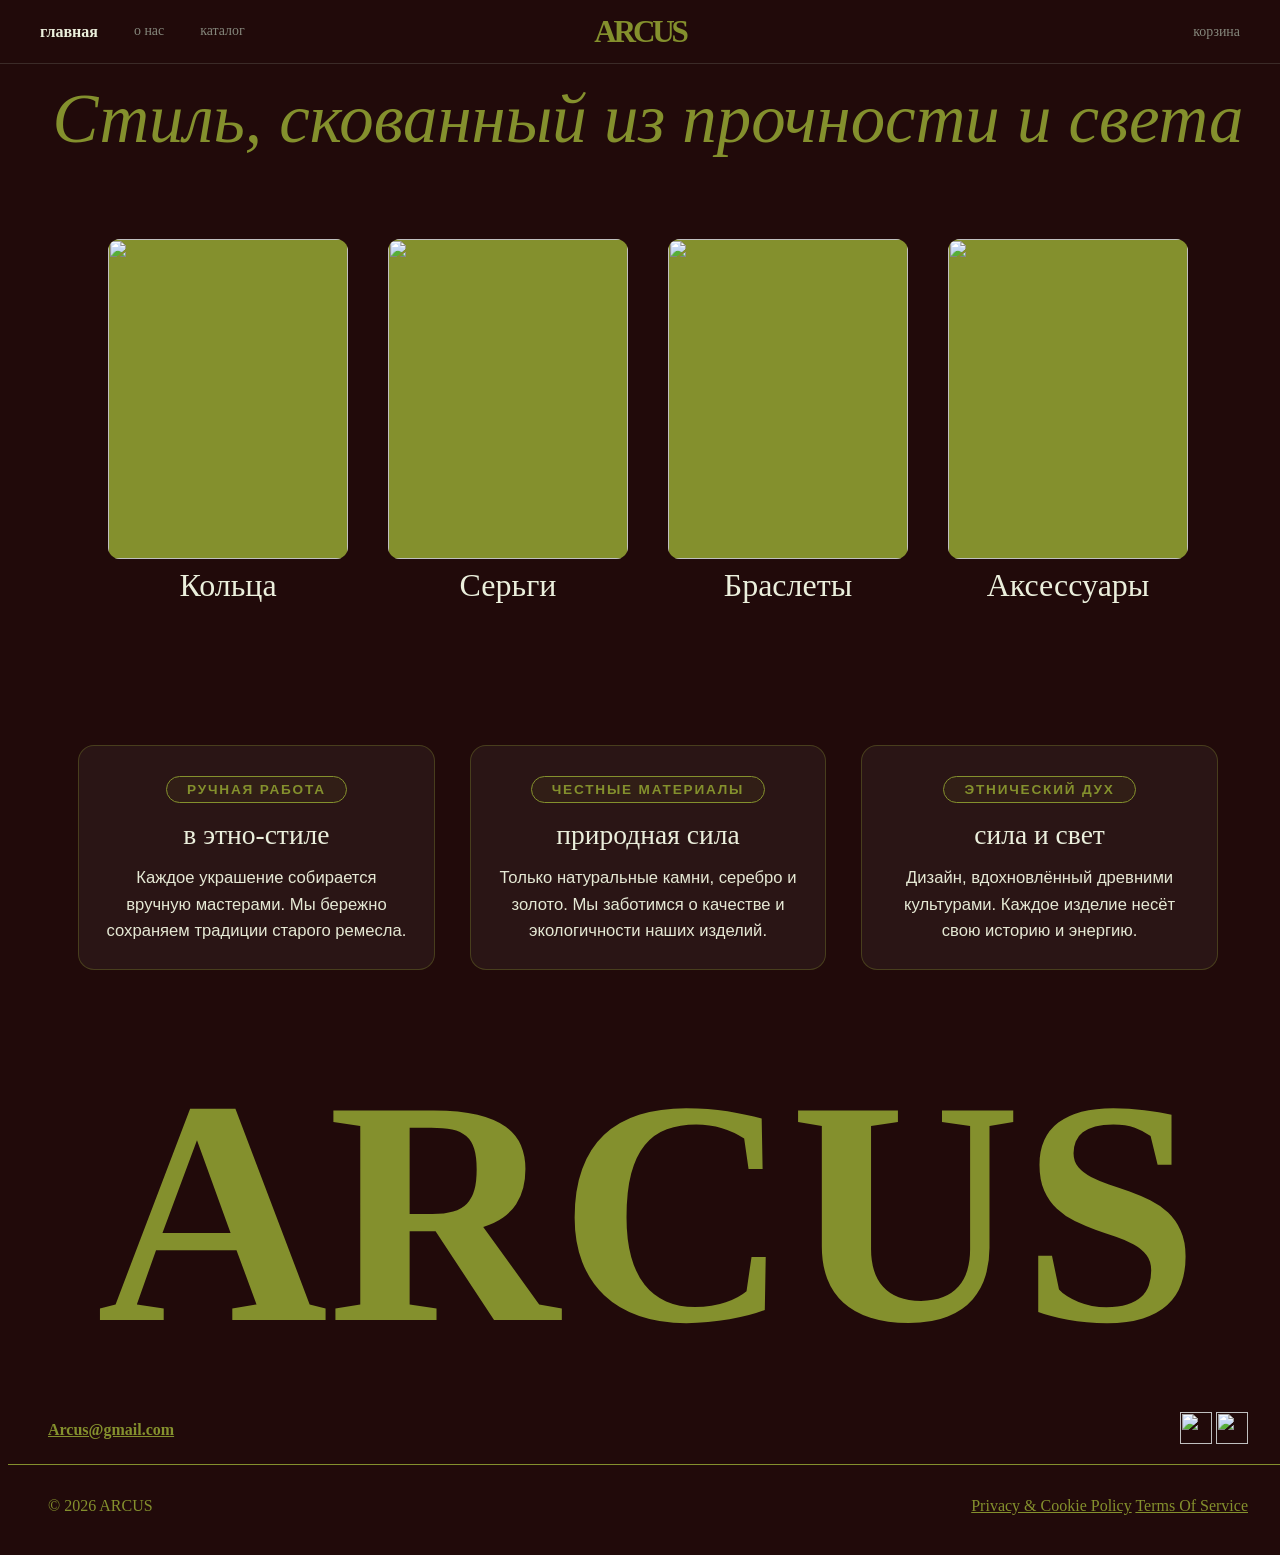
==== index.html @ 4aa3ec5a "Add files via upload" ====
<!DOCTYPE html>
<html lang="en">
<head>
    <meta charset="UTF-8">
    <meta name="viewport" content="width=device-width, initial-scale=1.0">
    <title>ARCUS</title>
    <link rel="stylesheet" href="style.css">
    <link rel="icon" type="image/x-icon" href="svg/ARCUS_1.ico">
</head>
<body>



    <header class="header">
       <div class="header-grid">

      <nav class="nav-left">
       <a href="index.html" class="nav-link active">главная</a>
        <a href="about.html" class="nav-link">о нас</a>
        <a href="catalog.html" class="nav-link">каталог</a>
      </nav>

   
         <div class="logo">ARCUS</div>

    <nav class="nav-right">
    <a href="#" class="nav-link cart-link" id="desktop-cart-link">
        <span class="cart-text">корзина</span>
        <span class="cart-icon"><img src="svg/shopping-bag-svgrepo-com.svg" width="20"></span>
    </a>
</nav>


      <button class="burger-btn" id="burger-btn" aria-label="Открыть меню">
        <span></span>
        <span></span>
        <span></span>
      </button>

     <div class="mobile-menu" id="mobile-menu">
    <nav class="mobile-nav">
    <a href="index.html" class="nav-link active">главная</a>
    <a href="about.html" class="nav-link">о нас</a>
    <a href="catalog.html" class="nav-link">каталог</a>
</nav>
    </div>


    </div>
    </header>























    <main>

<h1 class="title">Стиль, скованный из прочности и света</h1>

<div class="container">
<a href="catalog.html#rings"><div class="banner"><img src="img/card/531f5832c9d646f9b454864b604482fe.jpg" alt=""></div>Кольца</a>
<a href="catalog.html#earrings"><div class="banner"><img src="img/card/ears.jpg" alt=""></div>Серьги</a>
<a href="catalog.html#bracelets"><div class="banner"><img src="img/card/72728e2bb8b9edaf4bd5b6604292da68.jpg" alt=""></div>Браслеты</a>
<a href="catalog.html#acessroies"><div class="banner"><img src="img/card/87ae4a6e72e63f8ed08a4195adc224ff.jpg" alt=""></div>Аксессуары</a>
</div>


<!-- Три блока преимуществ -->
<section class="values-section">
    <div class="values-container">
        
        <!-- Блок 1 -->
        <div class="value-card">
            <div class="value-badge">Ручная работа</div>
            <h3 class="value-title">в этно-стиле</h3>
            <p class="value-text">
                Каждое украшение собирается вручную мастерами. 
                Мы бережно сохраняем традиции старого ремесла.
            </p>
        </div>

        <!-- Блок 2 -->
        <div class="value-card">
            <div class="value-badge">Честные материалы</div>
            <h3 class="value-title">природная сила</h3>
            <p class="value-text">
                Только натуральные камни, серебро и золото. 
                Мы заботимся о качестве и экологичности наших изделий.
            </p>
        </div>

   
        <div class="value-card">
            <div class="value-badge">Этнический дух</div>
            <h3 class="value-title">сила и свет</h3>
            <p class="value-text">
                Дизайн, вдохновлённый древними культурами. 
                Каждое изделие несёт свою историю и энергию.
            </p>
        </div>

    </div>
</section>
</main>




























   <footer>

  <div class="footer-container">
    <div class="footer-logo">ARCUS</div>
    <div class="footer-middle">
      <a href="mailto:Arcus@gmail.com">Arcus@gmail.com</a>

     <div class="social">
        <a href="#"><img src="svg/telegram-svgrepo-com.svg"> </a>
        <a href="#"><img src="svg/instagram-logo-facebook-2-svgrepo-com.svg"></a>
      </div>
    </div>
</div>

<div class ="border"></div>

<div class="footer-container">
    <div class="footer-bottom">
      <p>© 2026 ARCUS</p>
      <div class="terms">
        <a href="#">Privacy & Cookie Policy</a>
        <a href="#">Terms Of Service</a>
      </div>
    </div>
  </div>
</footer>














<div id="overlay"></div>
<button id="close-modal" class="modal-close-btn" aria-label="Закрыть корзину">
    <svg xmlns="http://www.w3.org/2000/svg" width="28" height="28" viewBox="0 0 24 24" fill="none" stroke="currentColor" stroke-width="2.5" stroke-linecap="round" stroke-linejoin="round">
        <line x1="18" y1="6" x2="6" y2="18"></line>
        <line x1="6" y1="6" x2="18" y2="18"></line>
    </svg>
</button>
<!-- Модальное окно корзины -->
<div id="cart-modal" class="modal">
   
   
  <div class="modal-content">
    <div class="modal-header">  
        <div class="modal-drag-handle"></div>
         <h2 class="form-logo">ARCUS</h2>
    
    </div>
    
    <div class="modal-body" id="modal-body">
     
      <div class="checkout-form">

  <div class="order-header">
    <h3>Ваш заказ:</h3>
    
    <div class="order-item">
      <div class="item-image">
        <img src="img/card/ring1.jpg" alt="Кольцо">
      </div>
      <div class="item-info">
        <div class="item-name">Кольцо золотое<br><span class="item-desc">Размер 18.5</span></div>
        <div class="item-quantity">1 × 22 900 ₽</div>
      </div>
    </div>

    <div class="order-total">
      Сумма: <strong>22 900 ₽</strong>
    </div>
  </div>

  <div class="delivery-section">
    <h3>Доставка</h3>

    <div class="form-grid">

      <!-- Город -->
      <div class="form-group full-width">
        <label for="city">Город</label>
        <div class="input-with-icon">
          <input type="text" id="city" placeholder="Введите город" required>
          <span class="search-icon">
            <svg xmlns="http://www.w3.org/2000/svg" width="20" height="20" viewBox="0 0 24 24" fill="none" stroke="currentColor" stroke-width="2" stroke-linecap="round" stroke-linejoin="round">
              <circle cx="11" cy="11" r="8"></circle>
              <line x1="21" y1="21" x2="16.65" y2="16.65"></line>
            </svg>
          </span>
        </div>
      </div>

      <!-- Способы доставки -->
      <div class="form-group full-width delivery-options">
    <label>Способ доставки</label>
    <div class="radio-group">
        <label class="radio-label">
            <input type="radio" name="delivery" value="cdek">
            <span>Курьерская доставка СДЭК от 6 дней, от 690 ₽</span>
        </label>
        <label class="radio-label">
            <input type="radio" name="delivery" value="pickup">
            <span>Самовывоз из мастерской от 0 дней</span>
        </label>
    </div>
</div>

      <!-- Адрес -->
      <div class="form-group full-width">
        <label for="street">Улица</label>
        <div class="input-with-icon">
          <input type="text" id="street" placeholder="Улица" required>
          <span class="search-icon">
            <svg xmlns="http://www.w3.org/2000/svg" width="20" height="20" viewBox="0 0 24 24" fill="none" stroke="currentColor" stroke-width="2" stroke-linecap="round" stroke-linejoin="round">
              <circle cx="11" cy="11" r="8"></circle>
              <line x1="21" y1="21" x2="16.65" y2="16.65"></line>
            </svg>
          </span>
        </div>
      </div>


    <div class="form-group full-width">
        <label for="house">Дом</label>
        <input type="text" id="house" placeholder="Дом" required>
    </div>

    <div class="form-group full-width">
        <label for="apartment">Квартира/офис</label>
        <input type="text" id="apartment" placeholder="Кв./офис">
    </div>


      <!-- Данные получателя -->
      <div class="form-group full-width">
        <label for="full-name">Введите ФИО</label>
        <input type="text" id="full-name" placeholder="Фамилия Имя Отчество" required>
      </div>

      <div class="form-group full-width">
        <label for="email">E-mail</label>
        <input type="email" id="email" placeholder="your@email.com" required>
      </div>

      <div class="form-group full-width">
        <label for="phone">Контактный телефон</label>
        <input type="tel" id="phone" placeholder="+7 (___) ___-__-__" required>
      </div>

      <!-- Согласие -->
      <div class="form-group full-width consent">
        <label class="checkbox-label">
          <input type="checkbox" required>
          <span>Я принимаю и согласен с условиями и политикой конфиденциальности</span>
        </label>
      </div>

      <!-- Промокод -->
      <div class="form-group full-width">
        <label for="promo">Промокод</label>
        <input type="text" id="promo" placeholder="Введите промокод">
      </div>

    </div>
  </div>

  <div class="form-footer">
    <div class="final-total">
      Итоговая сумма: <strong>22 900 ₽</strong>
    </div>
    <button type="submit" class="submit-button">
      Оформить заказ
    </button>
  </div>

</div>
    </div>
  </div>
</div>











<script>
// Элементы
const cartLink = document.querySelector('.nav-right .nav-link');
const modal = document.getElementById('cart-modal');
const overlay = document.getElementById('overlay');
const closeBtn = document.getElementById('close-modal');   // теперь это внешняя кнопка

let scrollY = 0;

// Открытие модального окна
function openCartModal() {
  scrollY = window.scrollY;

  document.body.style.position = 'fixed';
  document.body.style.top = `-${scrollY}px`;
  document.body.style.width = '100%';

  modal.classList.add('show');
  overlay.classList.add('show');
  closeBtn.classList.add('show');        // показываем внешнюю кнопку
}

// Закрытие модального окна
function closeCartModal() {
  modal.classList.remove('show');
  overlay.classList.remove('show');
  closeBtn.classList.remove('show');

  document.body.style.position = '';
  document.body.style.top = '';
  document.body.style.width = '';

  window.scrollTo(0, scrollY);
}

// События
cartLink.addEventListener('click', function(e) {
  e.preventDefault();
  openCartModal();
});

closeBtn.addEventListener('click', closeCartModal);
overlay.addEventListener('click', closeCartModal);

// Закрытие по Esc
document.addEventListener('keydown', function(e) {
  if (e.key === "Escape" && modal.classList.contains('show')) {
    closeCartModal();
  }
});

// Burger menu
const burgerBtn = document.getElementById('burger-btn');
const mobileMenu = document.getElementById('mobile-menu');

burgerBtn.addEventListener('click', function() {
  burgerBtn.classList.toggle('open');
  mobileMenu.classList.toggle('open');
  document.body.style.overflow = mobileMenu.classList.contains('open') ? 'hidden' : '';
});

mobileMenu.querySelectorAll('a:not([data-cart])').forEach(function(link) {
  link.addEventListener('click', function() {
    burgerBtn.classList.remove('open');
    mobileMenu.classList.remove('open');
    document.body.style.overflow = '';
  });
});

const mobileCartLink = document.querySelector('#mobile-menu [data-cart]');
if (mobileCartLink) {
  mobileCartLink.addEventListener('click', function(e) {
    e.preventDefault();
    burgerBtn.classList.remove('open');
    mobileMenu.classList.remove('open');
    document.body.style.overflow = '';
    openCartModal();
  });
}
</script>
</body>


<script>
</script>

</html>
---- style.css ----
/* шрифты*/


@font-face {
  font-family: "Playfair Display";
  src: url("Fonts/PlayfairDisplay-Regular.ttf") format("truetype");
  font-weight: 400;
  font-style: normal;
  font-display: swap;
}

@font-face {
  font-family: "Playfair Display";
  src: url("Fonts/PlayfairDisplay-Italic.ttf") format("truetype");
  font-weight: 400;
  font-style: italic;
  font-display: swap;
}

@font-face {
  font-family: "Playfair Display";
  src: url("Fonts/PlayfairDisplay-Bold.ttf") format("truetype");
  font-weight: 700;
  font-style: normal;
  font-display: swap;
}

@font-face {
  font-family: "Playfair Display";
  src: url("/Fonts/PlayfairDisplay-BoldItalic.ttf") format("truetype");
  font-weight: 700;
  font-style: italic;
  font-display: swap;
}
@font-face {
  font-family: "Playfair Display";
  src: url("Fonts/PlayfairDisplay-SemiBold.ttf") format("truetype");
  font-weight: 600;
  font-style: normal;
  font-display: swap;
}

/* rubik*/
@font-face {
    font-family:"Rubik" ;
    src: url(Fonts/Rubik-Regular.ttf)format("truetype");
    font-weight: 400;
  font-style: normal;
  font-display: swap;
}

@font-face {
    font-family: "Rubik";
    src: url(Fonts/Rubik-SemiBold.ttf);
    font-weight: 600;
  font-style: normal;
}

@font-face {
    font-family: "Rubik";
    src: url(Fonts/Rubik-Bold.ttf) format("truetype");
    font-weight: 700;
    font-style: normal;
}




/* /////////////////////////////////////// */

html, body {
  background-color: #210A0A;
  min-height: 100vh;
  width: 100%;
  overflow-x: hidden;          
}

main {
  margin-top: 4.5rem; 
 
}
html {
    scroll-behavior: smooth;
}

/* /////////////////////////////////////// */


/*header */

header {
  position: fixed;
  top: 0;
  left: 0;
  width: 100%;
  z-index: 1000;
  background-color: #210A0A;
  padding: 0.85rem 0;
  border-bottom: 1px solid #85877c44;
}




.header-grid {
  max-width: 1400px;
  margin: 0 auto;
  padding: 0 2.5rem;
  display: grid;
  grid-template-columns: 1fr auto 1fr;    
  align-items: center;
  gap: 2rem;
  width: 100%;
  box-sizing: border-box;
}


.nav-left {
  display: flex;
  gap: 2.25rem;
  justify-content: flex-start;
  min-width: 0;
}

.logo {
  font-size: 1.95rem;
  font-family: "Playfair Display";
  font-weight: 700;
  letter-spacing: -0.2rem;
  color: #84902D;
  justify-self: center;          
  white-space: nowrap;
}


.nav-right {
  display: flex;
  justify-content: flex-end;
  min-width: 0;
}

.nav-link {
  font-family: "Rubik";
  font-weight: 400;
  font-size: 0.87em;
  color: #85877C;
  text-decoration: none;
  white-space: nowrap;
  transition: all 0.3s;
}

.nav-link:hover,
.active {
  color: #EBEFDC;
 
}
.nav-link:hover { transform: scale(1.07);}
.active {
  font-weight: 700;
  font-size: 1rem;

}



.cart-icon {
    display: none;
}


/*header-end */

/* /////////////////////////////////////// */




/*footer*/


.footer-container {
 
  display: flex;
  flex-direction: column;
  align-items: space-between;
  gap: 1rem;  
    padding: 1rem 2.5rem;
    
}


.footer-logo {
  font-family: "Playfair Display", serif;
  font-size: 20rem;       
  font-weight: 700;
  color:#84902D;
  text-align: center;
  width:100%;
 
}


.footer-middle {
  display: flex;
  justify-content: space-between;
  align-items: center;
  width: 100%;
}

.footer-middle a {font-family:"Playfair Display";
font-weight: 700;
color: #84902D;}
.social a{ text-decoration: none;}
.social a img{width: 2rem; height: 2rem; fill: #84902D;}


.border {border-top: 0.1rem solid #84902D; width: 100%;}


.footer-bottom {
display: flex;
justify-content: space-between;
align-items: center;
width: 100%;
font-family: "Rubik";
font-weight: 400;
font-style: normal;
font-size: 1rem;
color: #84902D;

}

.terms a {
  
  color: #84902D;
}

/*footer-end*/

/* /////////////////////////////////////// */




/*index.html*/
.title{
  font-family: "Playfair Display";
  font-weight: 400;
  font-style: italic;
  font-size: 4.3rem;
  color: #84902D;
  text-align: center;
  margin-top: 1rem;
  margin-bottom: 3rem;
}
.container {
  display: flex;
  justify-content: center; 
  padding: 2rem 2.5rem 6rem;
  gap: 2.5rem;
  flex-wrap: wrap;

}
  
.banner{
border-radius: 12px;
width: 15rem;
height: 20rem; 
background-color: #84902D; 
margin-bottom: 0.5rem;
 transition: all 0.3s;

}

.banner img { width: 100%;
  height: 100%;
  object-fit: cover;             
  object-position: center center; 
border-radius: 12px;}



.banner:hover{
  transform: translateY(-3px);
  filter: brightness(130%); 
}



.container a{
  text-decoration: none;
  color: #EBEFDC;
  font-family: "Playfair Display";
  font-weight: 400;
  font-style: normal;
  font-size: 2rem;
  text-align: center;
   transition: all 0.4s;
}
.container a:hover{
  color: #85877C;
}

/*index.html -end*/



















/* /////////////////////////////////////// */


/* каталог */


.mini-menu {
  font-family: "Rubik";
  font-weight: 400;
  color: #EBEFDC;
  text-align: center;
  margin-bottom: 1.5rem;

}
.mini-menu a {
  color: #EBEFDC;
  text-decoration: none;
  margin: 0 0.5rem;
  transition: color 0.3s;
}

.mini-menu a:hover {
  color: #84902D;
  font-weight: 600;
}

#rings, #earrings, #bracelets, #acessroies {
  padding: 1%;
  height: auto;
  font-family: "Rubik";
    font-weight: 600;
   
    color: #EBEFDC;
    text-align: center;
}

.title2{
  font-family: "Playfair Display";
  font-weight: 400;

  font-size: 3.3rem;
  color: #84902D;
text-align: center;
 padding-top: 1rem;
  margin-bottom: 1rem;
}

.card-container {
  display: flex;
  justify-content: space-evenly; 
  padding: 2rem 2.5rem 6rem;
  gap: 2.5rem;
  flex-wrap: wrap;
  text-decoration: none;

}

.card-container a {

text-decoration: none;
}





.card {
  width: 100%;
  max-width: 350px;                  
  height: auto;                      
  display: flex;
  flex-direction: column;
  align-items: center;
  font-family: "Playfair Display";
  font-size: 1.4rem;
  color: #EBEFDC;
  transition: all 0.4s ease;
  position: relative;
  flex-shrink: 0;                   
}

.card-img {
  width: 100%;
  aspect-ratio: 1 / 1.1;
  margin-bottom: 1.1rem;
  overflow: hidden;
  box-shadow: 0 8px 25px rgba(0, 0, 0, 0.35);
}

.card-img img {
  width: 100%;
  height: 100%;
  object-fit: cover;
  object-position: center;
  transition: transform 0.55s ease;
}

.card:hover .card-img img {
  transform: scale(1.07);
}

.card p {
  font-weight: 600;
}



#rings,
#earrings,
#bracelets,
#acessroies {
    scroll-margin-top: 80px;     
    scroll-padding-top: 80px;    
}




/* ///////////////about//////////////////////// */

.about-title h1{
font-family: "Playfair Display";
font-style: normal;
font-weight: 400;
font-size: 5.5rem;
text-align: center;
color: #84902D;
margin-top: -4rem;
}
.about-title h2{
font-family: "Playfair Display";
font-style: italic;
font-weight: 400;
font-size: 2.4rem;
text-align: center;
color: #84902D;

}

.about-title {padding-top: 2.4rem;
margin: 1rem;}

.about-text{
font-family: "Playfair Display";
font-weight: 600;
font-style: normal;
font-size: 1.5rem;

color: #EBEFDC;
text-align: center;
}
.about-text-2{
font-family: "Playfair Display";
font-weight: 400;
font-style: normal;
font-size: 3rem;

color: #EBEFDC;
text-align: center;
}

.narrow {
  text-align: center;
color: #EBEFDC;
    max-width: 65%;                          
    display: flex;
    align-items: center;
    justify-content: center;
}
.text-small-container {
 
    width: 100%;
  
    display: flex;
    justify-content: center;
    align-items: center;
    margin-top: 2rem;
    margin-bottom: 2rem;
}

.text-small {
  text-align: justify;
color: #85877C;

    max-width: 65%;                          
    display: flex;
    align-items: center;
    justify-content: center;
    
    
}

.text-small p {
  text-align: justify;
 font-family: "Rubik";
font-weight: 400;
}

.about {
  width: 100%;
        
}

.about img {
  width: 100%;                 
  height: auto;                
  margin-bottom: 1rem;            
  object-fit: contain;           
 
}

.img-about-container {
    display: flex;
    justify-content: center;
    gap: 2.5rem;                    
    padding: 2rem 2.5rem;           
    max-width: 1200px;
    margin: 0 auto;
    flex-wrap: nowrap;     
    margin-top: 2rem;   
    margin-bottom: 2rem;      
}

.about-img {
    flex: 1;                      
    max-width: 460px;             
                   
    overflow: hidden;
    aspect-ratio: 1 / 1.5;         
}

.about-img img {
    width: 100%;
    height: 100%;
    object-fit: cover;             
    object-position: center;
   
}



/* Для изображений в about (вариант F) */
.about-img img {
    transition: transform 1.1s cubic-bezier(0.25, 0.1, 0.25, 1);
    will-change: transform;
}

.about-img:hover img {
    transform: scale(1.07);
}












/* /////////////////////////////////////// */



/*карточка  */

.product-page {
    padding: 4rem 0 4rem;
    background-color: #210A0A;
}

.product-wrapper {
    padding: 0 2.5rem;
}

.breadcrumb {
 
    display: flex;
    align-items: center;
    flex-wrap: nowrap;
    gap: 0.35rem;

  
    font-family: "Rubik";
    font-weight: 400;
    font-size: 0.95rem;
    color: #85877C;
    margin-bottom: 2.2rem;
}

.breadcrumb a {
    color: #85877C;
    text-decoration: none;
}

.breadcrumb a:hover {
    color: #EBEFDC;
}


.product-content {
    display: grid;
    grid-template-columns: 1fr 1fr;
    gap: 5rem;
    align-items: start;
}


.product-image {
    max-width: 420px;
    margin-top: 1rem;
}

.product-image img {
    width: 100%;
    aspect-ratio: 1 / 1.2;           
    object-fit: cover;
    object-position: center center;
    
}


.product-info {
    padding-top: 0.5rem;
}

.product-title {
    font-family: "Playfair Display";
    font-size: 2.65rem;
    font-weight: 400;
    color: #EBEFDC;
    margin: 0 0 0.4rem;
    line-height: 1.1;
}

.product-article {
    color: #85877C;
    font-family: "Rubik";
    font-weight: 400;
    margin-bottom: 1.8rem;
}

.product-price {
    font-size: 2.15rem;
    font-weight: 600;
    color: #EBEFDC;;
    margin-bottom: 2.2rem;
}

.product-size label {
    
    font-family: "Rubik";
    color: #EBEFDC;
    margin-bottom: 0.7rem;
    font-size: 1.05rem;
}

.size-select {
    width: 100%;
    max-width: 180px;
    padding: 14px 18px;
    background-color: #210A0A;
    border: 1px solid #85877C;
    color: #EBEFDC;
    font-size: 1.1rem;
    border-radius: 8px;
}

.add-to-cart-btn {
    width: 100%;
    max-width: 360px;
    padding: 18px 0;
    background-color: #84902D;
    color: #210A0A;
    font-family: "Rubik" ;
    font-weight: 600;
    font-size: 1.22rem;
    border-radius: 8px;
    transition: all 0.3s ease;
    margin-top: 2rem;
    margin-bottom: 1rem;
}

.add-to-cart-btn:hover {
    background-color: #EBEFDC;
    transform: translateY(-3px);
}

.product-description {
    font-family: "Rubik";
    line-height: 1.75;
    color: #E5E8D4;
}

















/* ====================== MODAL WINDOW ====================== */


#overlay {
  position: fixed;
  top: 0;
  left: 0;
  width: 100%;
  height: 100%;

  z-index: 9998;
  display: none;
  opacity: 0;
  transition: opacity 0.3s ease;


background: #ebefdc36;
box-shadow: 0 4px 30px rgba(0, 0, 0, 0.1);
backdrop-filter: blur(5px);
-webkit-backdrop-filter: blur(5px);
border: 1px solid rgba(255, 255, 255, 0.3);
}

#overlay.show {
  display: block;
  opacity: 1;
}
.modal {
  position: fixed;
  top: 50%;
  left: 50%;
  transform: translate(-50%, -50%) scale(0.95);
  width: 90%;
  max-width: 500px;                   
  max-height: 92vh;                   
  background-color: #210A0A;
 
  z-index: 9999;
  display: none;
  overflow: hidden;         
  border-radius: 16px;     
   overflow-y: auto;                    
  overscroll-behavior: contain;        
  flex: 1;                      
  scrollbar-width: none;
    
}

.modal.show {
  display: block;
  transform: translate(-50%, -50%) scale(1);
}

.modal-content {
  display: flex;
  flex-direction: column;
  height: 100%;                        
  max-height: 92vh;
}

.modal-header {
  padding: 0.5rem 1rem;
  margin-top: 1rem;
 
}

.modal-body {
  padding-right:  2rem;
   padding-left:  2rem;
   margin-top: -1rem;
 
}


.order-header h3,
.delivery-section h3 {
  font-size: 1rem;
 
}







/* ====================== CHECKOUT FORM TEMPLATE ====================== */

.checkout-form {
  background-color: #210A0A;
  color: #EBEFDC;
  font-family: "Rubik",;
  margin: 1rem;

}

.form-logo {
  font-family: "Playfair Display", serif;
  font-size: 2.2rem;
  font-weight: 700;
  color: #84902D;
  text-align: center;
  margin-top: 0.5rem;
  margin-bottom: 0.5rem;
  letter-spacing: -0.1rem;
}

.order-header h3,
.delivery-section h3 {
  font-family: "Playfair Display", serif;
  font-size: 1.65rem;
  color: #EBEFDC;
  margin-bottom: 1rem;
}


.order-item {
  display: flex;
  gap: 1rem;
  margin-bottom: 1.5rem;
  padding-bottom: 1.5rem;
  border-bottom: 1px solid rgba(132, 144, 45, 0.25);
}

.item-image img {
  width: 70px;
  height: 70px;
  object-fit: cover;
  border-radius: 8px;
  border: 1px solid #84902D;
}

.item-info {
  flex: 1;
}

.item-name {
  font-size: 1.1rem;
  line-height: 1.3;
}

.item-desc {
  font-size: 0.9rem;
  color: #85877C;
}

.item-quantity {
  margin-top: 0.4rem;
  color: #84902D;
  font-weight: 600;
}

.order-total {
  text-align: right;
  font-size: 1.25rem;
  color: #EBEFDC;
}


.form-grid {
  display: grid;
  grid-template-columns: 1fr 1fr;
  gap: 1.2rem 1.5rem;
  margin: 0.5rem ;
  margin-right: 1.5rem;
}




.full-width {
  grid-column: 1 / -1;
}

.form-group label {
  display: block;
  font-family: "Rubik";
    font-weight: 400;
    font-style: normal;
  color: #EBEFDC;;
  margin-bottom: 0.5rem;
  font-size: 0.95rem;
}

.form-group input {
  width: 100%;
  padding: 14px 16px;
  background-color: #210A0A;
  border: 1px solid  #85877C;
  color: #EBEFDC;
  font-size: 1.05rem;
  
}



.input-with-icon {
  position: relative;
}



.search-icon {
  position: absolute;
  right: 1rem;
  top: 50%;
  transform: translateY(-50%);
  color: #85877C;
  pointer-events: none;
}

.radio-group {
    display: flex;
    flex-direction: column;
    gap: 12px;                   
}

.radio-label {
    display: flex;
    align-items: flex-start;      
    gap: 10px;                   
    cursor: pointer;
    font-size: 1.0rem;
    line-height: 1.45;
    color: #EBEFDC;
}


.radio-label input[type="radio"] {
    margin-top: 3px;              
    accent-color: #210A0A;      
    width: 18px;
    height: 18px;
    flex-shrink: 0;               
}


.radio-label span {
    flex: 1;
}

/* Чекбокс */
.consent label {
  display: flex;
  align-items: flex-start;
  gap: 10px;
  cursor: pointer;
  font-size: 0.95rem;
}


/* Кнопка */
.form-footer {
  margin-top: 2.5rem;
  text-align: center;
}

.final-total {
  font-size: 1.35rem;
  margin-bottom: 1.2rem;
  color: #EBEFDC;
}

.submit-button {
  width: 100%;
  padding: 18px;
  background-color: #84902D;
  color: #210A0A;
  font-family: "Rubik", sans-serif;
  font-weight: 700;
  font-size: 1.2rem;
  border: none;
  border-radius: 8px;
  cursor: pointer;
  transition: all 0.3s;
  margin-bottom: 1rem;
}

.submit-button:hover {
  background-color: #EBEFDC;
  transform: translateY(-3px);
}



.modal-close-btn {
    position: fixed;
    top: 28px;
    right: 32px;
    z-index: 10000;
    background: transparent;
    border: none;
    color: #84902D;
    width: 56px;
    height: 56px;
    display: none;
    align-items: center;
    justify-content: center;
    cursor: pointer;
    transition: all 0.4s ease;
    border-radius: 0;
     stroke-width: 1.5;
}

.modal-close-btn.show {
    display: flex;
}

.modal-close-btn svg {
    width: 62px;
    height: 62px;
    stroke-width: 1.5;
    transition: all 0.4s ease;
}

.modal-close-btn:hover {

    transform: rotate(90deg) scale(1.08);
}

.modal-close-btn:hover svg {
    stroke: #EBEFDC;
    stroke-width: 2;
}

@media (max-width: 768px) {
    .modal-close-btn {
        top: 20px;
        right: 20px;
        width: 62px;
        height: 62px;
        border-radius: 0;
    }
    
    .modal-close-btn svg {
        width: 62px;
        height: 62px;
    }
}


@media (max-width: 768px) {
    .modal-close-btn {
        top: 18px;
        right: 20px;
        width: 52px;
        height: 52px;
        border-radius: 0;
    }
    
    .modal-close-btn svg {
        width: 52px;
        height: 52px;
    }
}









/* ====================== VALUES SECTION (большие зелёные блоки) ====================== */

.values-section {
    background-color: #210A0A;
    padding: 2.8rem 2.5rem 2.6rem;
    text-align: center;
}

.values-container {
    max-width: 1250px;
    margin: 0 auto;
    display: flex;
    flex-wrap: wrap;
    justify-content: center;
    gap: 2.2rem;
    padding: 0 15px;
}

.value-card {
    background-color: #2a1515;
    border: 1px solid #84902D55;           /* более заметная зелёная граница */
    border-radius: 16px;
    padding: 1.9rem 1.7rem 1.5rem;
    transition: none;
    width: 100%;
    max-width: 300px;
    flex: 0 1 360px;
}

.value-badge {
    display: inline-block;
    font-family: "Rubik", sans-serif;
    font-size: 0.85rem;
    font-weight: 600;
    letter-spacing: 1.8px;
    color: #84902D;
    border: 1px solid #84902D;
    padding: 5px 20px;
    border-radius: 30px;
    margin-bottom: 1rem;
    text-transform: uppercase;
    background-color: rgba(132, 144, 45, 0.08);   /* лёгкий зелёный фон */
}

.value-title {
    font-family: "Playfair Display", serif;
    font-size: 1.72rem;
    font-weight: 400;
    color: #EBEFDC;
    margin: 0 0 0.9rem 0;
    line-height: 1.15;
}

.value-text {
    font-family: "Rubik", sans-serif;
    font-size: 1.04rem;
    line-height: 1.6;
    color: #E5E8D4;
    margin: 0;
}

/* ====================== MOBILE ====================== */

@media (max-width: 768px) {
    .values-section {
        padding: 2.3rem 1.4rem 2.5rem;
    }
    
    .values-container {
        gap: 2.3rem;
    }
    
    .value-card {
        max-width: 340px;
        padding: 1.7rem 1.5rem 1.4rem;
    }
    
    .value-title {
        font-size: 1.62rem;
    }
    
    .value-text {
        font-size: 1.01rem;
    }
}











/* ====================== BURGER MENU ====================== */

.burger-btn {
  display: none;
  flex-direction: column;
  justify-content: center;
  gap: 5px;
  width: 32px;
  height: 32px;
  background: transparent;
  border: none;
  cursor: pointer;
  padding: 0;
  position: absolute;
  left: 1.2rem;
  top: 50%;
  transform: translateY(-50%);
  z-index: 1001;
}

.burger-btn span {
  display: block;
  width: 100%;
  height: 2px;
  background-color: #EBEFDC;
  border-radius: 2px;
  transition: all 0.3s ease;
  transform-origin: center;
}

.burger-btn.open span:nth-child(1) {
  transform: translateY(7px) rotate(45deg);
}

.burger-btn.open span:nth-child(2) {
  opacity: 0;
  transform: scaleX(0);
}

.burger-btn.open span:nth-child(3) {
  transform: translateY(-7px) rotate(-45deg);
}

.mobile-menu {
  display: none;
  position: fixed;
  top: 0;
  left: 0;
  width: 100%;
  height: 100%;
  background-color: #210A0A;
  z-index: 999;
  flex-direction: column;
  align-items: center;
  justify-content: center;
}

.mobile-nav {
  display: flex;
  flex-direction: column;
  align-items: center;
  gap: 2.5rem;
}

.mobile-nav .nav-link {
  font-size: 1.8rem;
  font-family: "Playfair Display";
  font-weight: 400;
  color: #85877C;
  text-decoration: none;
  transition: color 0.3s;
}

.mobile-nav .nav-link:hover,
.mobile-nav .nav-link.active {
  color: #EBEFDC;
  font-weight: 700;
}


/* ====================== MEDIA QUERIES ====================== */

@media (max-width: 768px) {

  /* --- Header --- */
  .header-grid {
    display: flex;
    justify-content: center;
    position: relative;
    padding: 0 1.2rem;
  }

  .nav-left {
    display: none;
  }

  .burger-btn {
    display: flex;
  }

  /* --- Mobile menu --- */
  .mobile-menu {
    display: flex;
    transform: translateX(-100%);
    transition: transform 0.35s ease;
  }

  .mobile-menu.open {
    transform: translateX(0);
  }

  /* --- Index page --- */
  .title {
    font-size: 2.2rem;
    margin-bottom: 1.5rem;
    padding: 0 1rem;
  }

  .container {
    gap: 1.2rem;
    padding: 1rem 1rem 3rem;
  }

  .banner {
    width: 10rem;
    height: 14rem;
  }

  /* --- About page --- */
  .about-title h1 {
    font-size: 3rem;
    margin-top: -2.5rem;
  }

  .about-title h2 {
    font-size: 1.5rem;
  }

  .about-text {
    font-size: 1.1rem;
    padding: 0 1rem;
  }

  /* --- Catalog page --- */
  .title2 {
    font-size: 2.2rem;
  }

 .card-container {
    gap: 1.5rem;
    padding: 1rem 1.2rem 3rem;
    justify-content: center;
  }
  
  .card {
    max-width: 43vw;          
    min-width: 160px;
    width: 100%;
  }

  /* --- Product card page --- */
  .product-content {
    grid-template-columns: 1fr;
    gap: 1.5rem;
  }

  
    .product-image img {
        aspect-ratio: 1 / 0.82;      
    }
  .product-title {
    font-size: 1.9rem;
  }

  .product-price {
    font-size: 1.6rem;
  }

  .add-to-cart-btn {
    max-width: 100%;
  }

  .product-wrapper {
    padding: 0 1rem;
  }

  .product-page {
    padding: 2.5rem 0 4rem;
  }

  /* --- Footer --- */
  .footer-logo {
    font-size: 4.5rem;
    line-height: 1;
  }

  .footer-container {
    padding: 0.8rem 1.2rem;
  }

  .footer-middle {
    flex-direction: column;
    gap: 0.8rem;
    align-items: flex-start;
  }

  .footer-bottom {
    flex-direction: column;
    gap: 0.5rem;
    align-items: flex-start;
    font-size: 0.8rem;
  }

  .terms {
    display: flex;
    flex-direction: column;
    gap: 0.3rem;
  }

  /* --- Modal / Form --- */
  .modal {
    width: 100%;
    max-width: 100%;
    max-height: 100dvh;
    top: 0;
    left: 0;
    transform: none;
    border-radius: 0;
  }


.cart-link {
    display: flex;
    align-items: center;
    gap: 8px;
    position: relative;
}

.cart-text {
    font-family: "Rubik";
    font-weight: 400;
    font-size: 0.87em;
    color: #85877C;
    white-space: nowrap;
    transition: all 0.3s;
}


}



@media (max-width: 768px) {

    .cart-text {
        display: none;             
    }
.nav-right .cart-link {
        position: absolute;
        right: 12px;          
        top: 50%;
        transform: translateY(-50%);
        padding: 10px 12px;   
        z-index: 10;
    }
    .cart-icon {
        display: inline-block;       
        margin-right: 0,5rem;
    }

  
    .nav-right .cart-link {
        padding: 4px 8px;
        margin-right: -8px;
    }

   
    .mobile-nav .cart-link .cart-text {
        display: none;
    }

    .mobile-nav .cart-link .cart-icon {
        display: inline-block;
        font-size: 2.2rem;
    }
  }
    /* Мобильная корзина - нижний лист */
    


   /* ====================== MOBILE CART (BOTTOM SHEET) ====================== */

@media (max-width: 768px) {
    .modal {
        position: fixed;
        bottom: 0;
        left: 50%;
        transform: translateX(-50%) translateY(100%);
        width: calc(100% - 16px) !important;
        max-width: 480px;
        height: 94vh !important;           /* ← почти на всю высоту */
        max-height: 94vh !important;
        border-radius: 28px ;
        background-color: #210A0A;
      
        overflow: hidden;
        z-index: 9999;
        margin-top: 2rem;
      
    }

    .modal.show {
        transform: translateX(-50%) translateY(0) !important;
    }

    .modal-content {
        height: 100%;
        border-radius: 28px 28px 0 0;
        overflow: hidden;
    }

    /* Полностью скрываем полосу прокрутки */
    .modal-body {
        padding: 0 1.5rem 2rem;
        overflow-y: auto;
        -webkit-overflow-scrolling: touch;
        scrollbar-width: none;           /* Firefox */
        -ms-overflow-style: none;        /* IE/Edge */
    }

    .modal-body::-webkit-scrollbar {
        display: none;                   /* Chrome, Safari, Edge */
    }

   



    .modal-close-btn {
        top: 20px;
        right: 20px;
        z-index: 10001;
    }

   

    /* Адаптация формы для мобильной корзины */
    .checkout-form {
        margin: 0.5rem;
    }

    .form-logo {
        font-size: 1.8rem;
    }

    .order-header h3,
    .delivery-section h3 {
        font-size: 1.3rem;
    }

    .order-item {
        flex-direction: column;
        align-items: center;
        text-align: center;
    }

    .item-image img {
        width: 80px;
        height: 80px;
    }

    .form-grid {
        grid-template-columns: 1fr;
        gap: 1rem;
    }

    .form-group input {
        padding: 12px 14px;
        font-size: 1rem;
    }

    .form-footer {
        flex-direction: column;
        gap: 1rem;
        text-align: center;
    }

    .submit-button {
        width: 100%;
        padding: 14px;
    }

}






@media (max-width: 1200px) {
  .card-container {
    gap: 2rem;
    padding: 2rem 2rem 5rem;
  }
  
  .card {
    max-width: 260px;
  }
}

@media (max-width: 992px) {
  .card-container {
    gap: 1.8rem;
    padding: 1.5rem 1.8rem 4rem;
  }
  
  .card {
    max-width: 240px;
  }
}
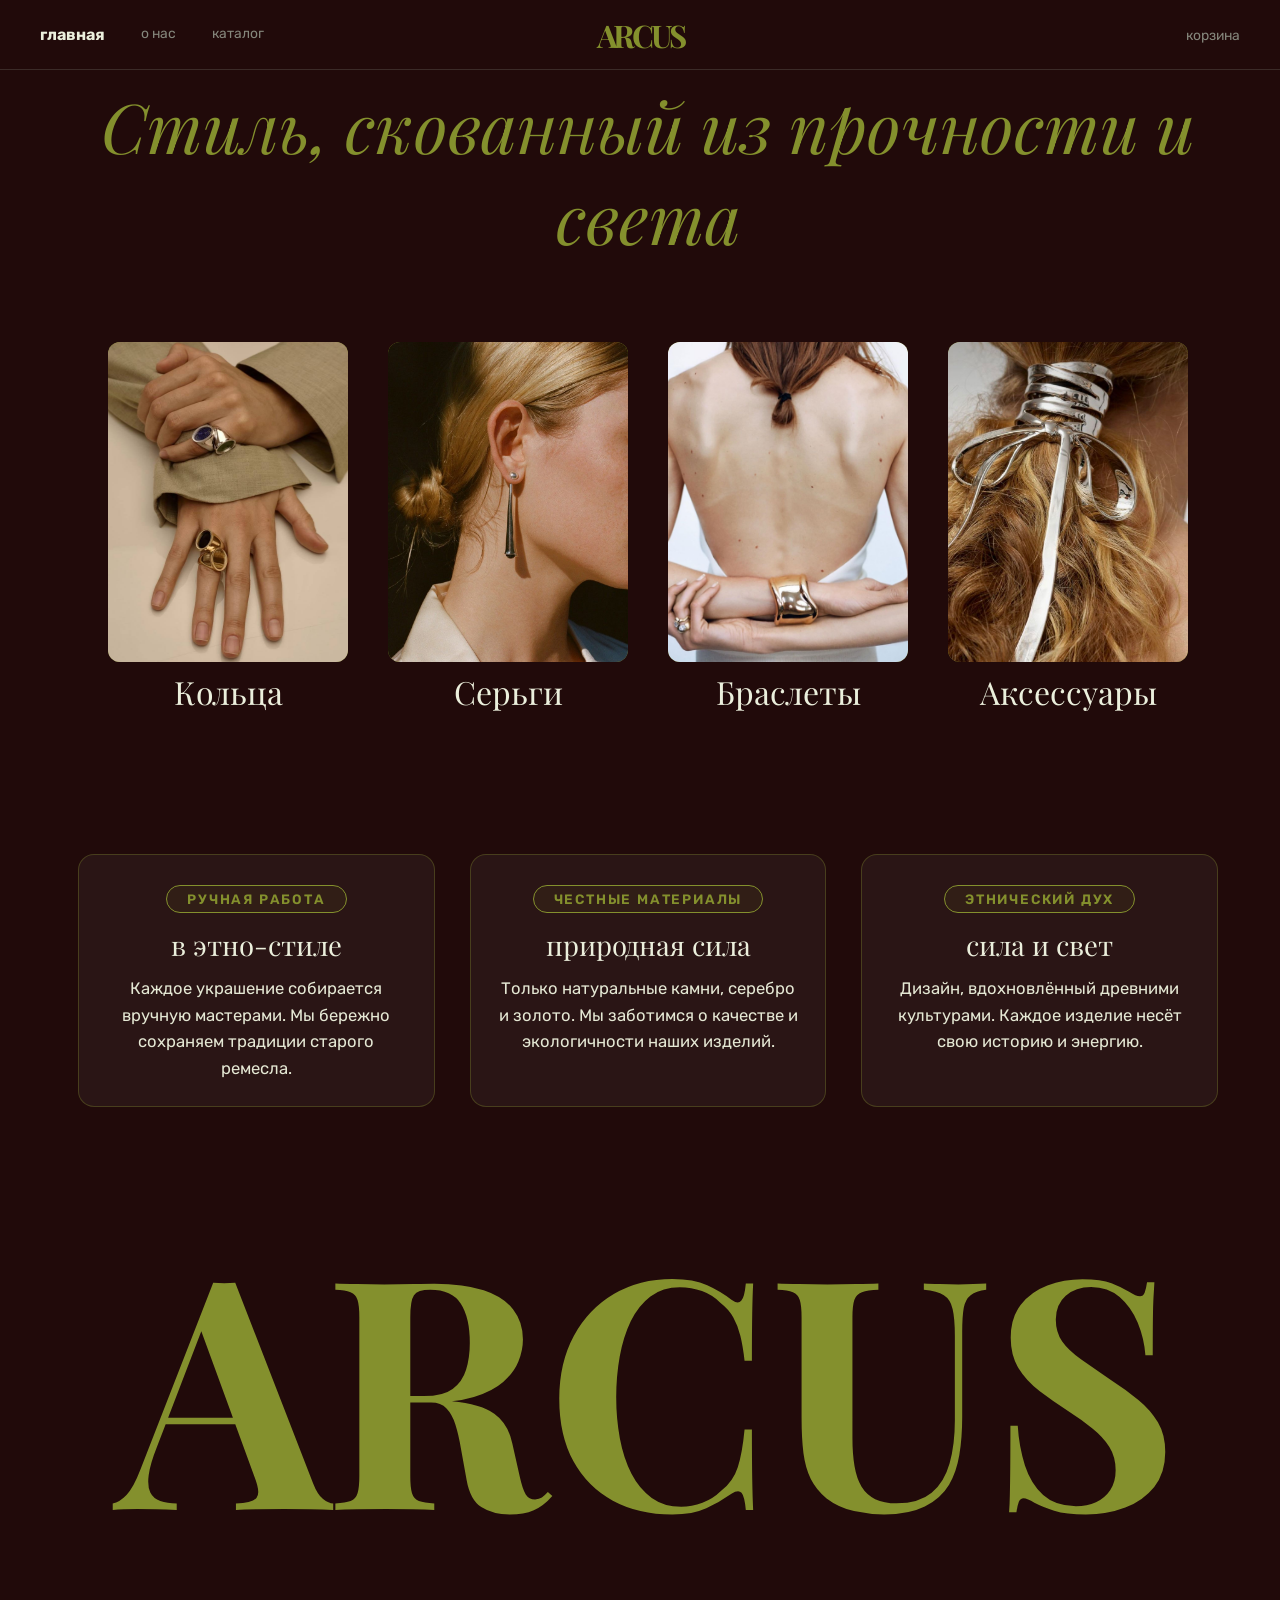
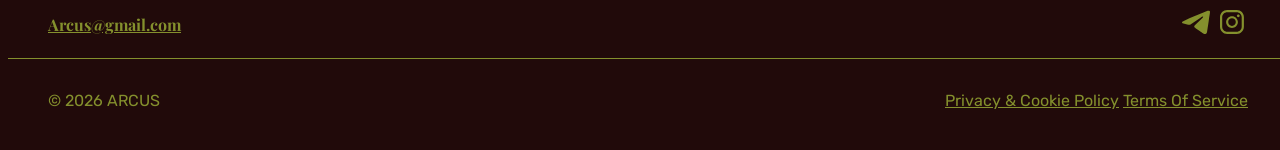
==== commit 35aaa975: "Fix formatting issues in index.html" ====
--- a/index.html
+++ b/index.html
@@ -253,7 +253,7 @@
     <div class="radio-group">
         <label class="radio-label">
             <input type="radio" name="delivery" value="cdek">
-            <span>Курьерская доставка СДЭК от 6 дней, от 690 ₽</span>
+            <span>Курьерская доставка СДЭК от 6 дней, от 690₽</span>
         </label>
         <label class="radio-label">
             <input type="radio" name="delivery" value="pickup">
@@ -431,4 +431,4 @@
 <script>
 </script>
 
-</html>+</html>
--- a/style.css
+++ b/style.css
@@ -920,7 +920,10 @@
 
 .form-group input {
   width: 100%;
-  padding: 14px 16px;
+  padding-right: 0%;
+  padding-left: 16px;
+  padding-top: 14px;
+  padding-bottom: 14px;
   background-color: #210A0A;
   border: 1px solid  #85877C;
   color: #EBEFDC;
@@ -928,17 +931,16 @@
   
 }
 
-
-
 .input-with-icon {
   position: relative;
 }
 
 
 
+
 .search-icon {
   position: absolute;
-  right: 1rem;
+  right: 0.1rem;
   top: 50%;
   transform: translateY(-50%);
   color: #85877C;
@@ -978,10 +980,23 @@
 /* Чекбокс */
 .consent label {
   display: flex;
-  align-items: flex-start;
-  gap: 10px;
+  align-items: center;
+  gap: 0.8rem;
   cursor: pointer;
   font-size: 0.95rem;
+}
+
+.consent label input[type="checkbox"] {
+  flex-shrink: 0;
+  width: 18px;
+  height: 18px;
+  margin: 0;
+}
+
+.consent label span {
+  flex: 1;
+  display: block;
+  line-height: 1.35;
 }
 
 
@@ -1571,7 +1586,10 @@
     }
 
     .form-group input {
-        padding: 12px 14px;
+      padding-right: 0%;
+  padding-left: 14px;
+  padding-top: 12px;
+  padding-bottom: 12px;
         font-size: 1rem;
     }
 
